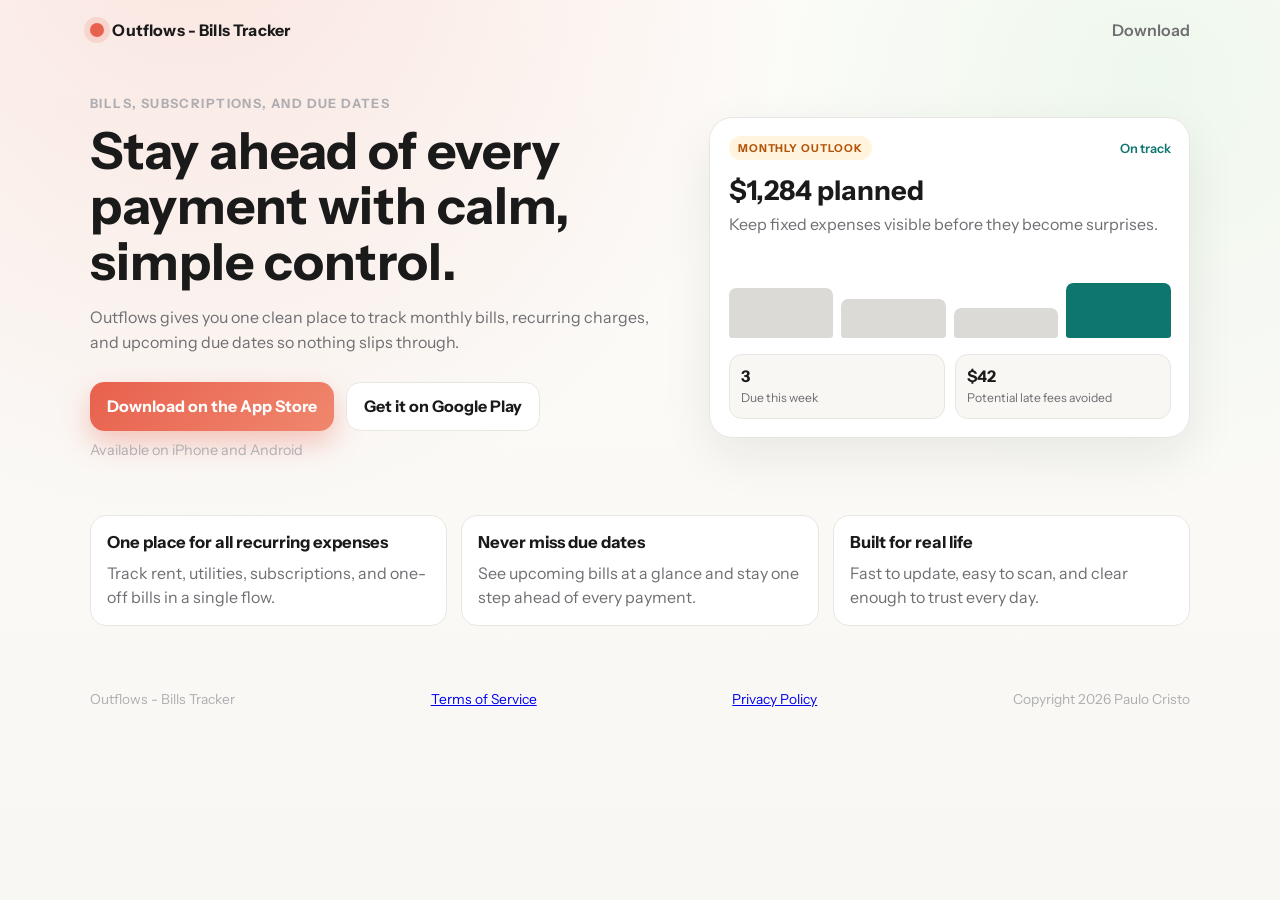
==== index.html @ 7dcd7e99 "first version" ====
<!doctype html>
<html lang="en">
  <head>
    <meta charset="UTF-8" />
    <meta name="viewport" content="width=device-width, initial-scale=1.0" />
    <meta
      name="description"
      content="Outflows helps you stay ahead of bills, avoid late fees, and feel in control of your monthly expenses."
    />
    <title>Outflows - Bills Tracker - Stay Ahead of Every Bill</title>
    <link rel="preconnect" href="https://fonts.googleapis.com" />
    <link rel="preconnect" href="https://fonts.gstatic.com" crossorigin />
    <link
      href="https://fonts.googleapis.com/css2?family=Instrument+Sans:wght@400;500;600;700;800&display=swap"
      rel="stylesheet"
    />
    <link rel="stylesheet" href="./styles.css" />
  </head>
  <body>
    <div class="page-bg" aria-hidden="true"></div>

    <header class="topbar container">
      <div class="brand">
        <span class="brand-dot"></span>
        <span>Outflows - Bills Tracker</span>
      </div>
      <a class="ghost-link" href="#download">Download</a>
    </header>

    <main>
      <section class="hero container">
        <div class="hero-copy">
          <p class="eyebrow">Bills, subscriptions, and due dates</p>
          <h1>Stay ahead of every payment with calm, simple control.</h1>
          <p class="lead">
            Outflows gives you one clean place to track monthly bills, recurring charges,
            and upcoming due dates so nothing slips through.
          </p>

          <div class="cta-row" id="download">
            <a class="btn btn-primary" href="https://apps.apple.com/us/app/outflows/id6759227121" target="_blank" rel="noreferrer noopener">
              Download on the App Store
            </a>
            <a class="btn btn-secondary" href="https://play.google.com/store/apps/details?id=com.pcdreams.outflows" target="_blank" rel="noreferrer noopener">
              Get it on Google Play
            </a>
          </div>

          <p class="fineprint">Available on iPhone and Android</p>
        </div>

        <div class="hero-card" aria-label="Outflows app preview">
          <div class="card-head">
            <span class="chip">MONTHLY OUTLOOK</span>
            <span class="status">On track</span>
          </div>
          <h2>$1,284 planned</h2>
          <p>Keep fixed expenses visible before they become surprises.</p>

          <div class="bars" aria-hidden="true">
            <span style="height: 58%"></span>
            <span style="height: 46%"></span>
            <span style="height: 35%"></span>
            <span class="bar-accent" style="height: 64%"></span>
          </div>

          <div class="insights">
            <div>
              <strong>3</strong>
              <small>Due this week</small>
            </div>
            <div>
              <strong>$42</strong>
              <small>Potential late fees avoided</small>
            </div>
          </div>
        </div>
      </section>

      <section class="features container">
        <article>
          <h3>One place for all recurring expenses</h3>
          <p>Track rent, utilities, subscriptions, and one-off bills in a single flow.</p>
        </article>
        <article>
          <h3>Never miss due dates</h3>
          <p>See upcoming bills at a glance and stay one step ahead of every payment.</p>
        </article>
        <article>
          <h3>Built for real life</h3>
          <p>Fast to update, easy to scan, and clear enough to trust every day.</p>
        </article>
      </section>
    </main>

    <footer class="footer container">
      <p>Outflows - Bills Tracker</p>
      <p><a href="terms.html">Terms of Service</a></p>
      <p><a href="privacy.html">Privacy Policy</a></p>
      <p>Copyright 2026 Paulo Cristo</p>
    </footer>
  </body>
</html>
---- styles.css ----
:root {
  --bg: #f8f7f4;
  --card: #ffffff;
  --accent: #e8614d;
  --accent-deep: #c24a3a;
  --text: #1a1a1a;
  --text-muted: #6e6e73;
  --text-soft: #aeaeb2;
  --border: #e8e6e1;
  --success: #34c759;
  --shadow: 0 18px 50px rgba(26, 26, 26, 0.08);
}

* {
  box-sizing: border-box;
}

body {
  margin: 0;
  font-family: "Instrument Sans", -apple-system, BlinkMacSystemFont, "Segoe UI", sans-serif;
  color: var(--text);
  background: var(--bg);
}

.page-bg {
  position: fixed;
  inset: 0;
  background:
    radial-gradient(circle at 15% -10%, rgba(232, 97, 77, 0.15), transparent 42%),
    radial-gradient(circle at 90% 8%, rgba(52, 199, 89, 0.07), transparent 30%),
    linear-gradient(180deg, #fdfcf9 0%, #f8f7f4 100%);
  z-index: -1;
}

.container {
  width: min(1100px, 92vw);
  margin: 0 auto;
}

.topbar {
  padding: 1.25rem 0 0.5rem;
  display: flex;
  justify-content: space-between;
  align-items: center;
}

.brand {
  display: flex;
  align-items: center;
  gap: 0.55rem;
  font-weight: 700;
  letter-spacing: 0.01em;
}

.brand-dot {
  width: 0.85rem;
  height: 0.85rem;
  border-radius: 999px;
  background: var(--accent);
  box-shadow: 0 0 0 6px rgba(232, 97, 77, 0.15);
}

.ghost-link {
  color: var(--text-muted);
  text-decoration: none;
  font-weight: 600;
}

.hero {
  padding: 3rem 0 2.5rem;
  display: grid;
  grid-template-columns: 1.1fr 0.9fr;
  gap: 2rem;
  align-items: center;
}

.eyebrow {
  margin: 0;
  font-size: 0.8rem;
  letter-spacing: 0.11em;
  text-transform: uppercase;
  color: var(--text-soft);
  font-weight: 700;
}

h1 {
  margin: 0.75rem 0 0;
  font-size: clamp(2rem, 4vw, 3.5rem);
  line-height: 1.08;
}

.lead {
  margin: 1rem 0 0;
  max-width: 56ch;
  color: var(--text-muted);
  line-height: 1.6;
}

.cta-row {
  margin-top: 1.6rem;
  display: flex;
  flex-wrap: wrap;
  gap: 0.8rem;
}

.btn {
  display: inline-flex;
  align-items: center;
  justify-content: center;
  padding: 0.84rem 1.05rem;
  border-radius: 0.9rem;
  text-decoration: none;
  font-weight: 700;
  transition: transform 0.18s ease, box-shadow 0.18s ease, background 0.18s ease;
}

.btn:hover {
  transform: translateY(-1px);
}

.btn-primary {
  color: #fff;
  background: linear-gradient(135deg, var(--accent) 0%, #f0876e 100%);
  box-shadow: 0 12px 28px rgba(232, 97, 77, 0.34);
}

.btn-secondary {
  color: var(--text);
  background: var(--card);
  border: 1px solid var(--border);
}

.fineprint {
  margin: 0.65rem 0 0;
  color: var(--text-soft);
  font-size: 0.9rem;
}

.hero-card {
  background: var(--card);
  border: 1px solid var(--border);
  border-radius: 1.45rem;
  padding: 1.15rem;
  box-shadow: var(--shadow);
}

.card-head {
  display: flex;
  justify-content: space-between;
  align-items: center;
}

.chip {
  font-size: 0.68rem;
  letter-spacing: 0.09em;
  padding: 0.3rem 0.55rem;
  border-radius: 999px;
  font-weight: 700;
  color: #b45309;
  background: #fff4de;
}

.status {
  color: #0f766e;
  font-size: 0.8rem;
  font-weight: 600;
}

.hero-card h2 {
  margin: 0.85rem 0 0;
  font-size: 1.7rem;
}

.hero-card p {
  margin: 0.4rem 0 0;
  color: var(--text-muted);
  line-height: 1.45;
}

.bars {
  margin-top: 1rem;
  display: grid;
  grid-template-columns: repeat(4, 1fr);
  align-items: end;
  gap: 0.5rem;
  height: 86px;
}

.bars span {
  background: #dbdad7;
  border-radius: 0.45rem 0.45rem 0.2rem 0.2rem;
}

.bars .bar-accent {
  background: #0f766e;
}

.insights {
  margin-top: 1rem;
  display: grid;
  grid-template-columns: repeat(2, minmax(0, 1fr));
  gap: 0.65rem;
}

.insights > div {
  background: #f8f7f4;
  border: 1px solid var(--border);
  border-radius: 0.8rem;
  padding: 0.7rem;
}

.insights strong {
  display: block;
  font-size: 1rem;
}

.insights small {
  color: var(--text-muted);
  font-size: 0.76rem;
}

.features {
  padding: 1rem 0 2rem;
  display: grid;
  grid-template-columns: repeat(3, minmax(0, 1fr));
  gap: 0.9rem;
}

.features article {
  background: var(--card);
  border: 1px solid var(--border);
  border-radius: 1rem;
  padding: 1rem;
}

.features h3 {
  margin: 0;
  font-size: 1.04rem;
}

.features p {
  margin: 0.55rem 0 0;
  color: var(--text-muted);
  line-height: 1.5;
}

.footer {
  padding: 1.2rem 0 2.5rem;
  display: flex;
  justify-content: space-between;
  color: var(--text-soft);
  font-size: 0.86rem;
}

@media (max-width: 920px) {
  .hero {
    grid-template-columns: 1fr;
    gap: 1.3rem;
    padding-top: 2.1rem;
  }

  .features {
    grid-template-columns: 1fr;
  }

  .footer {
    flex-direction: column;
    gap: 0.35rem;
    align-items: center;
  }
}
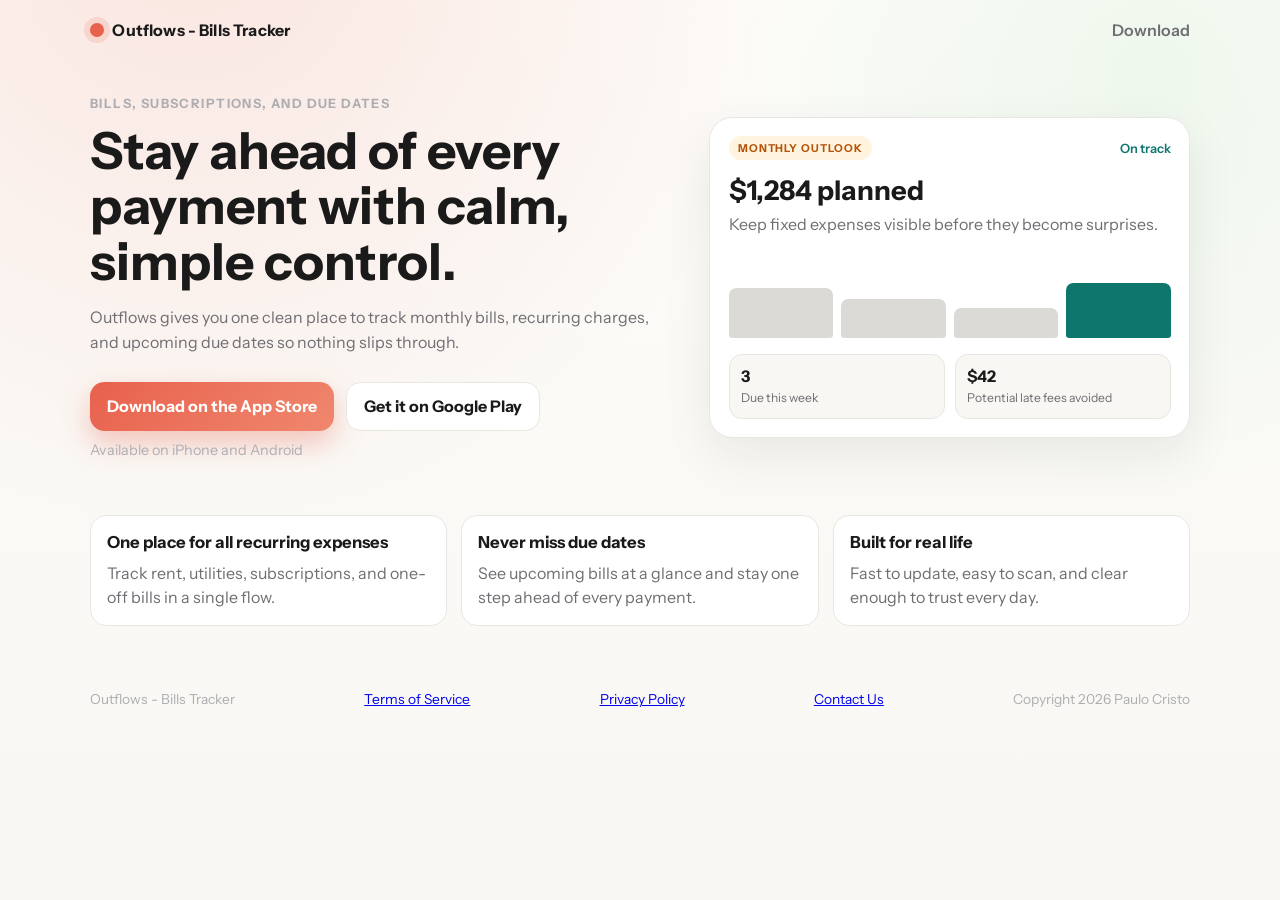
==== commit d1dae9f0: "add suportt email" ====
--- a/index.html
+++ b/index.html
@@ -97,6 +97,7 @@
       <p>Outflows - Bills Tracker</p>
       <p><a href="terms.html">Terms of Service</a></p>
       <p><a href="privacy.html">Privacy Policy</a></p>
+      <p><a href="mailto:paulocristo@me.com">Contact Us</a></p>
       <p>Copyright 2026 Paulo Cristo</p>
     </footer>
   </body>
